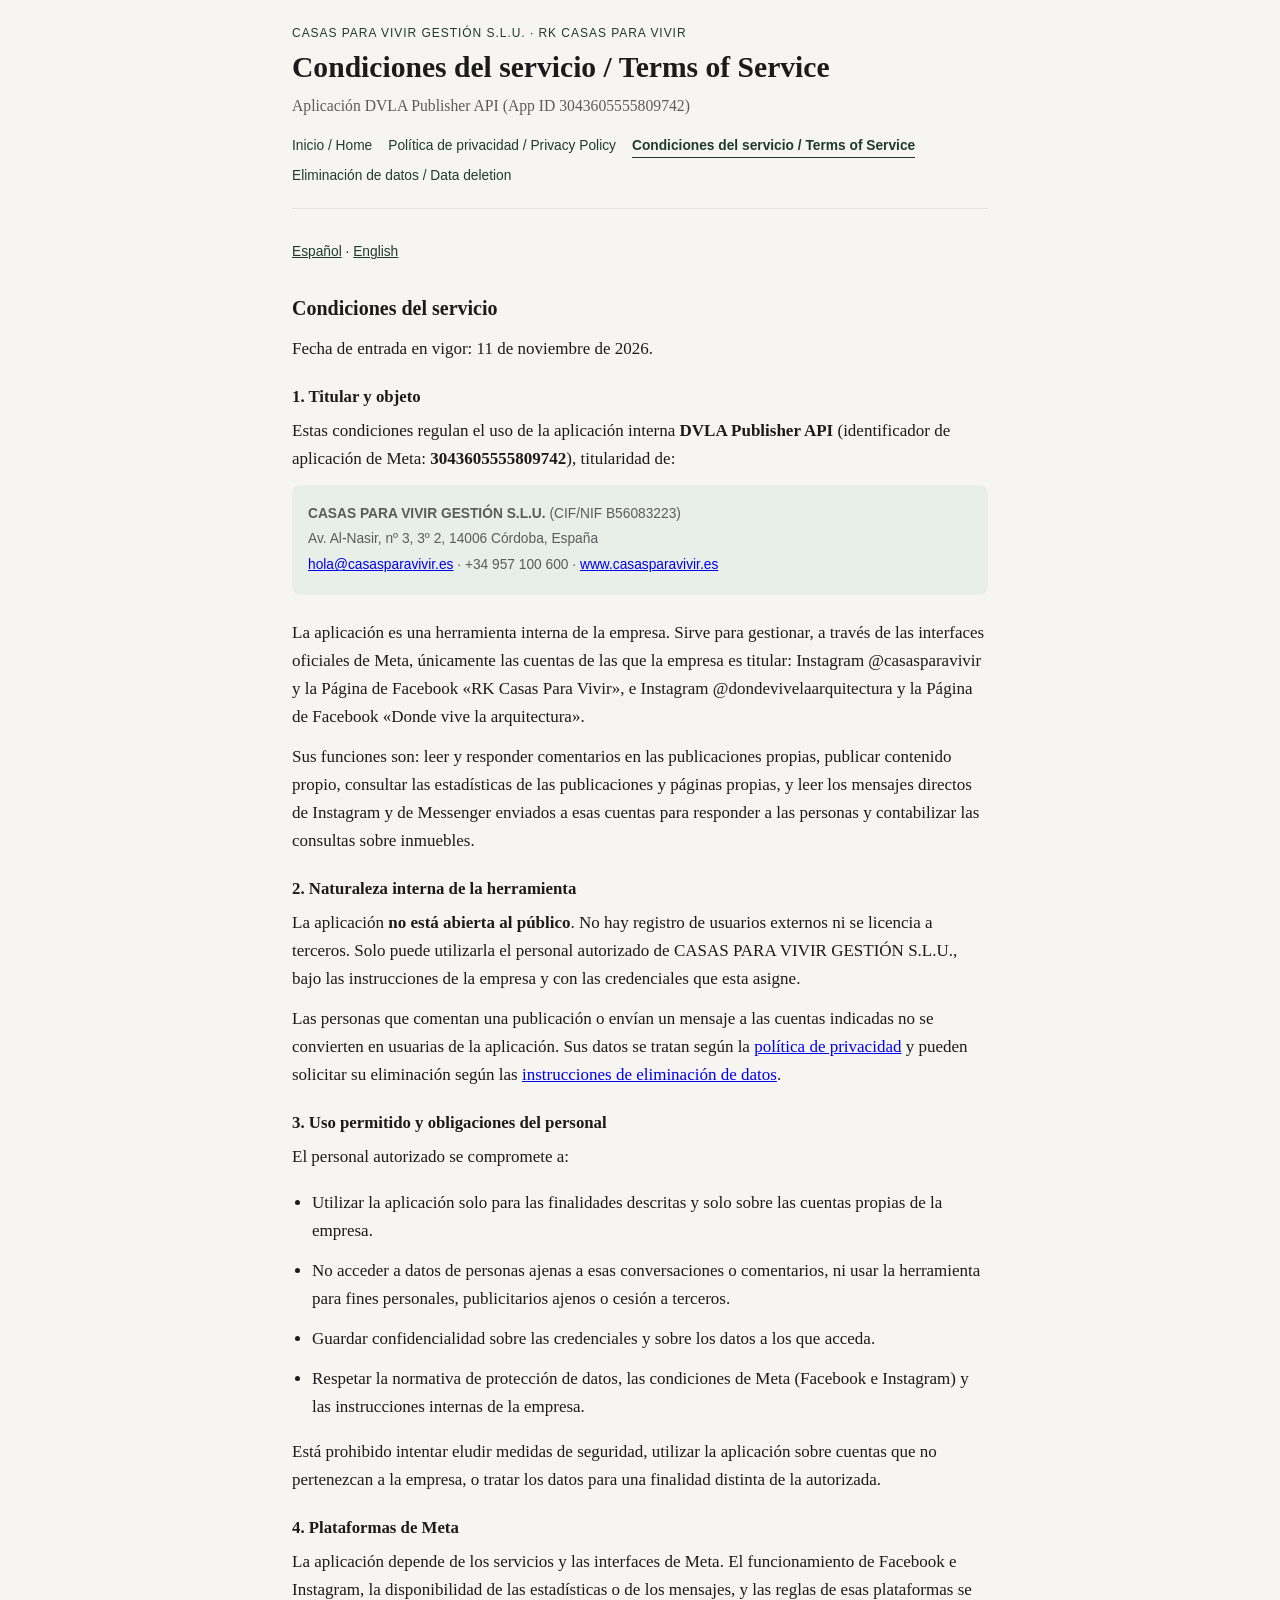
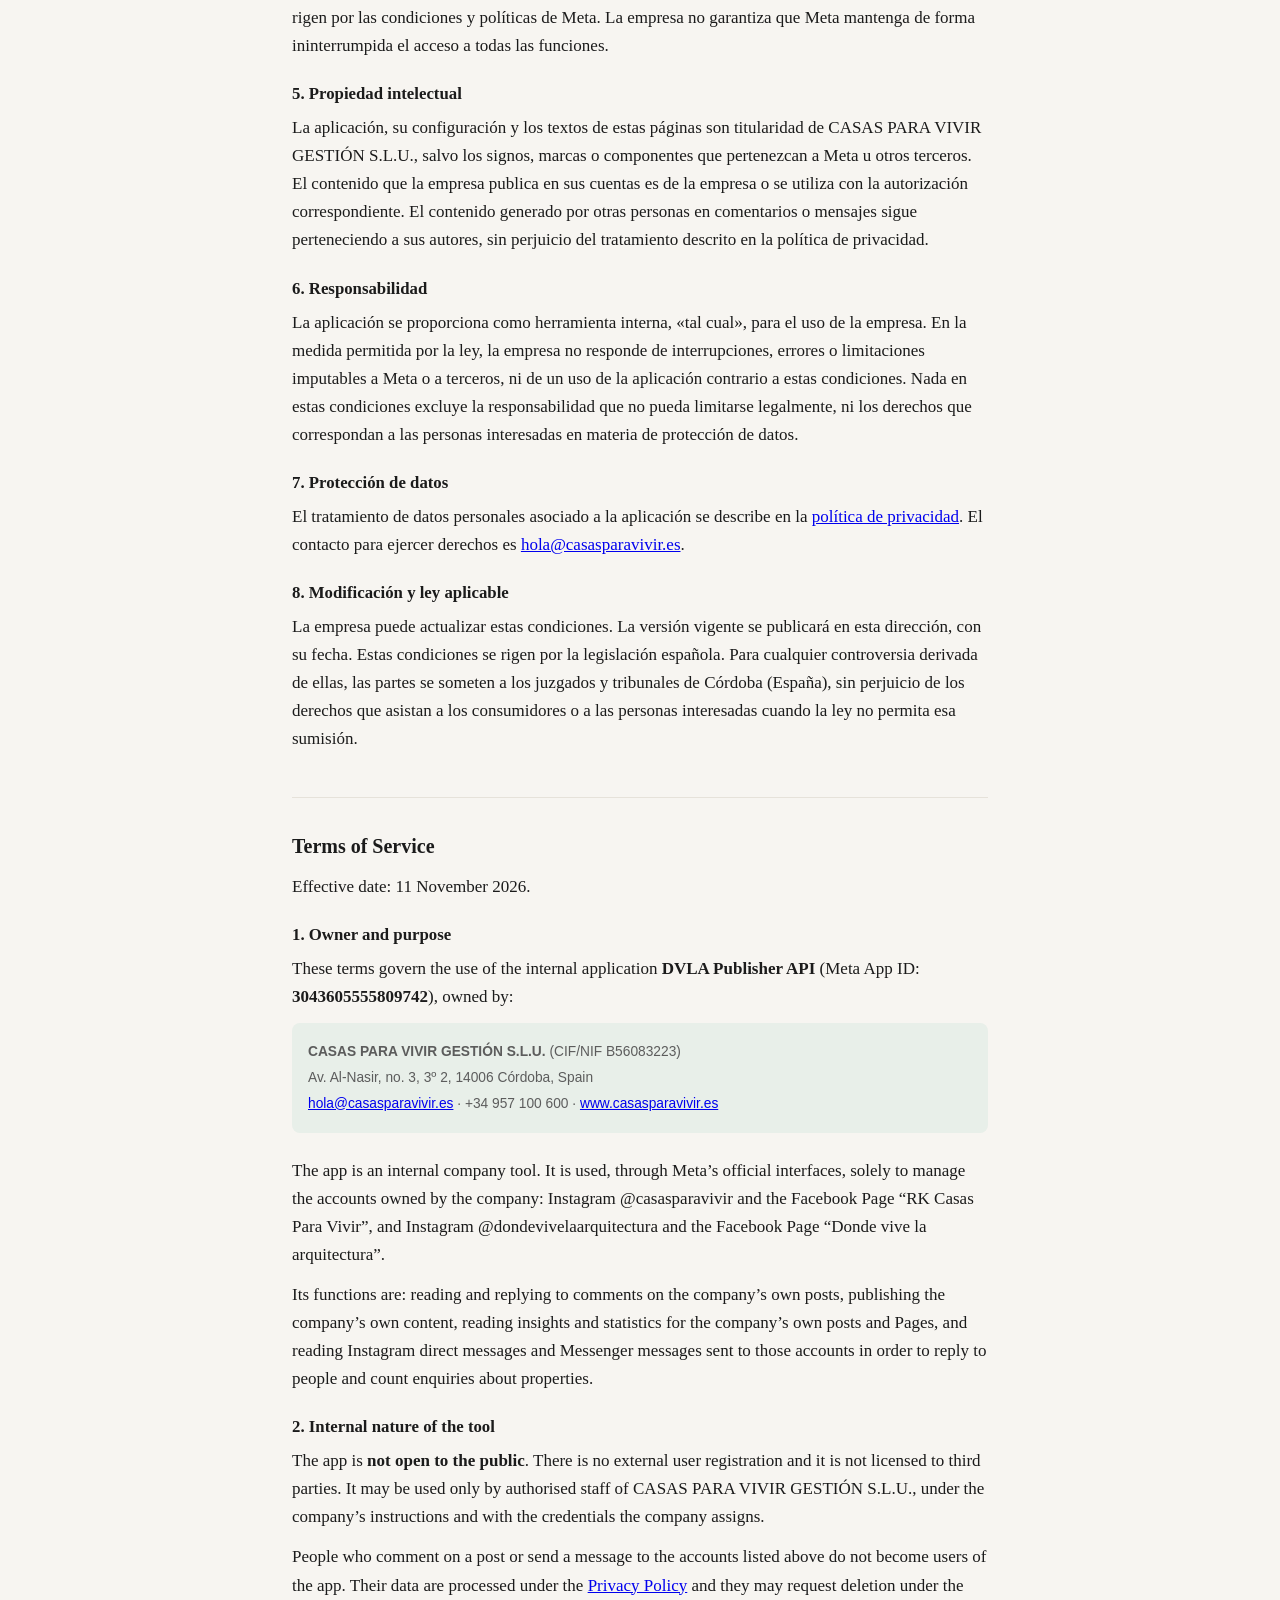
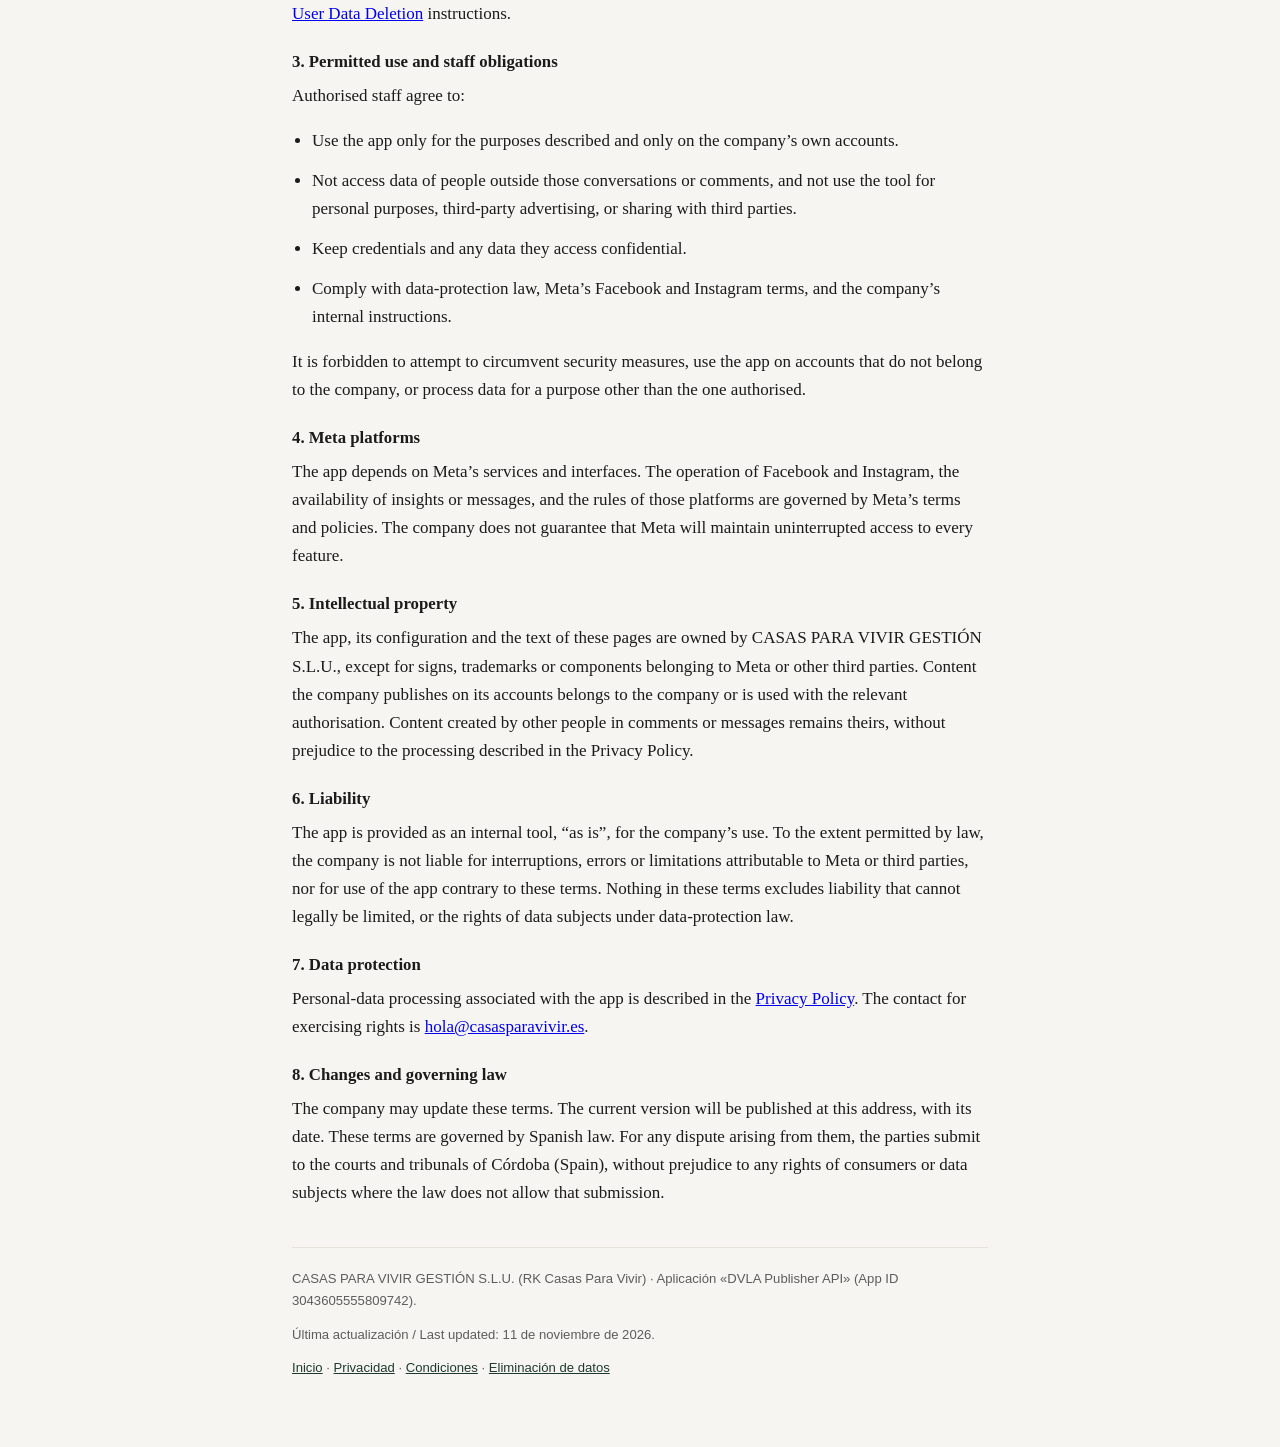
==== condiciones.html @ bdd0437a "Add legal pages for DVLA Publisher API (privacy, terms, data deletion)" ====
<!DOCTYPE html>
<html lang="es">
<head>
  <meta charset="utf-8">
  <meta name="viewport" content="width=device-width, initial-scale=1">
  <title>Condiciones del servicio — DVLA Publisher API | CASAS PARA VIVIR GESTIÓN S.L.U.</title>
  <meta name="description" content="Condiciones del servicio de la aplicación interna DVLA Publisher API de CASAS PARA VIVIR GESTIÓN S.L.U.">
  <meta name="robots" content="index,follow">
  <link rel="stylesheet" href="styles.css">
</head>
<body>
  <div class="wrap">
    <header>
      <p class="brand">CASAS PARA VIVIR GESTIÓN S.L.U. · RK Casas Para Vivir</p>
      <h1>Condiciones del servicio / Terms of Service</h1>
      <p class="subtitle">Aplicación DVLA Publisher API (App ID 3043605555809742)</p>
    <nav>
      <a href="index.html">Inicio / Home</a>
      <a href="privacidad.html">Política de privacidad / Privacy Policy</a>
      <a href="condiciones.html" aria-current="page">Condiciones del servicio / Terms of Service</a>
      <a href="eliminacion-datos.html">Eliminación de datos / Data deletion</a>
    </nav>
    </header>

    <p class="lang"><a href="#es">Español</a> · <a href="#en">English</a></p>

    <section id="es">
      <h2>Condiciones del servicio</h2>
      <p>Fecha de entrada en vigor: 11 de noviembre de 2026.</p>

      <h3>1. Titular y objeto</h3>
      <p>Estas condiciones regulan el uso de la aplicación interna <strong>DVLA Publisher API</strong> (identificador de aplicación de Meta: <strong>3043605555809742</strong>), titularidad de:</p>
      <div class="meta">
        <p><strong>CASAS PARA VIVIR GESTIÓN S.L.U.</strong> (CIF/NIF B56083223)</p>
        <p>Av. Al-Nasir, nº 3, 3º 2, 14006 Córdoba, España</p>
        <p><a href="mailto:hola@casasparavivir.es">hola@casasparavivir.es</a> · +34 957 100 600 · <a href="https://www.casasparavivir.es">www.casasparavivir.es</a></p>
      </div>
      <p>La aplicación es una herramienta interna de la empresa. Sirve para gestionar, a través de las interfaces oficiales de Meta, únicamente las cuentas de las que la empresa es titular: Instagram @casasparavivir y la Página de Facebook «RK Casas Para Vivir», e Instagram @dondevivelaarquitectura y la Página de Facebook «Donde vive la arquitectura».</p>
      <p>Sus funciones son: leer y responder comentarios en las publicaciones propias, publicar contenido propio, consultar las estadísticas de las publicaciones y páginas propias, y leer los mensajes directos de Instagram y de Messenger enviados a esas cuentas para responder a las personas y contabilizar las consultas sobre inmuebles.</p>

      <h3>2. Naturaleza interna de la herramienta</h3>
      <p>La aplicación <strong>no está abierta al público</strong>. No hay registro de usuarios externos ni se licencia a terceros. Solo puede utilizarla el personal autorizado de CASAS PARA VIVIR GESTIÓN S.L.U., bajo las instrucciones de la empresa y con las credenciales que esta asigne.</p>
      <p>Las personas que comentan una publicación o envían un mensaje a las cuentas indicadas no se convierten en usuarias de la aplicación. Sus datos se tratan según la <a href="privacidad.html">política de privacidad</a> y pueden solicitar su eliminación según las <a href="eliminacion-datos.html">instrucciones de eliminación de datos</a>.</p>

      <h3>3. Uso permitido y obligaciones del personal</h3>
      <p>El personal autorizado se compromete a:</p>
      <ul>
        <li>Utilizar la aplicación solo para las finalidades descritas y solo sobre las cuentas propias de la empresa.</li>
        <li>No acceder a datos de personas ajenas a esas conversaciones o comentarios, ni usar la herramienta para fines personales, publicitarios ajenos o cesión a terceros.</li>
        <li>Guardar confidencialidad sobre las credenciales y sobre los datos a los que acceda.</li>
        <li>Respetar la normativa de protección de datos, las condiciones de Meta (Facebook e Instagram) y las instrucciones internas de la empresa.</li>
      </ul>
      <p>Está prohibido intentar eludir medidas de seguridad, utilizar la aplicación sobre cuentas que no pertenezcan a la empresa, o tratar los datos para una finalidad distinta de la autorizada.</p>

      <h3>4. Plataformas de Meta</h3>
      <p>La aplicación depende de los servicios y las interfaces de Meta. El funcionamiento de Facebook e Instagram, la disponibilidad de las estadísticas o de los mensajes, y las reglas de esas plataformas se rigen por las condiciones y políticas de Meta. La empresa no garantiza que Meta mantenga de forma ininterrumpida el acceso a todas las funciones.</p>

      <h3>5. Propiedad intelectual</h3>
      <p>La aplicación, su configuración y los textos de estas páginas son titularidad de CASAS PARA VIVIR GESTIÓN S.L.U., salvo los signos, marcas o componentes que pertenezcan a Meta u otros terceros. El contenido que la empresa publica en sus cuentas es de la empresa o se utiliza con la autorización correspondiente. El contenido generado por otras personas en comentarios o mensajes sigue perteneciendo a sus autores, sin perjuicio del tratamiento descrito en la política de privacidad.</p>

      <h3>6. Responsabilidad</h3>
      <p>La aplicación se proporciona como herramienta interna, «tal cual», para el uso de la empresa. En la medida permitida por la ley, la empresa no responde de interrupciones, errores o limitaciones imputables a Meta o a terceros, ni de un uso de la aplicación contrario a estas condiciones. Nada en estas condiciones excluye la responsabilidad que no pueda limitarse legalmente, ni los derechos que correspondan a las personas interesadas en materia de protección de datos.</p>

      <h3>7. Protección de datos</h3>
      <p>El tratamiento de datos personales asociado a la aplicación se describe en la <a href="privacidad.html">política de privacidad</a>. El contacto para ejercer derechos es <a href="mailto:hola@casasparavivir.es">hola@casasparavivir.es</a>.</p>

      <h3>8. Modificación y ley aplicable</h3>
      <p>La empresa puede actualizar estas condiciones. La versión vigente se publicará en esta dirección, con su fecha. Estas condiciones se rigen por la legislación española. Para cualquier controversia derivada de ellas, las partes se someten a los juzgados y tribunales de Córdoba (España), sin perjuicio de los derechos que asistan a los consumidores o a las personas interesadas cuando la ley no permita esa sumisión.</p>
    </section>

    <hr class="lang-break">

    <section id="en">
      <h2>Terms of Service</h2>
      <p>Effective date: 11 November 2026.</p>

      <h3>1. Owner and purpose</h3>
      <p>These terms govern the use of the internal application <strong>DVLA Publisher API</strong> (Meta App ID: <strong>3043605555809742</strong>), owned by:</p>
      <div class="meta">
        <p><strong>CASAS PARA VIVIR GESTIÓN S.L.U.</strong> (CIF/NIF B56083223)</p>
        <p>Av. Al-Nasir, no. 3, 3º 2, 14006 Córdoba, Spain</p>
        <p><a href="mailto:hola@casasparavivir.es">hola@casasparavivir.es</a> · +34 957 100 600 · <a href="https://www.casasparavivir.es">www.casasparavivir.es</a></p>
      </div>
      <p>The app is an internal company tool. It is used, through Meta’s official interfaces, solely to manage the accounts owned by the company: Instagram @casasparavivir and the Facebook Page “RK Casas Para Vivir”, and Instagram @dondevivelaarquitectura and the Facebook Page “Donde vive la arquitectura”.</p>
      <p>Its functions are: reading and replying to comments on the company’s own posts, publishing the company’s own content, reading insights and statistics for the company’s own posts and Pages, and reading Instagram direct messages and Messenger messages sent to those accounts in order to reply to people and count enquiries about properties.</p>

      <h3>2. Internal nature of the tool</h3>
      <p>The app is <strong>not open to the public</strong>. There is no external user registration and it is not licensed to third parties. It may be used only by authorised staff of CASAS PARA VIVIR GESTIÓN S.L.U., under the company’s instructions and with the credentials the company assigns.</p>
      <p>People who comment on a post or send a message to the accounts listed above do not become users of the app. Their data are processed under the <a href="privacidad.html#en">Privacy Policy</a> and they may request deletion under the <a href="eliminacion-datos.html#en">User Data Deletion</a> instructions.</p>

      <h3>3. Permitted use and staff obligations</h3>
      <p>Authorised staff agree to:</p>
      <ul>
        <li>Use the app only for the purposes described and only on the company’s own accounts.</li>
        <li>Not access data of people outside those conversations or comments, and not use the tool for personal purposes, third-party advertising, or sharing with third parties.</li>
        <li>Keep credentials and any data they access confidential.</li>
        <li>Comply with data-protection law, Meta’s Facebook and Instagram terms, and the company’s internal instructions.</li>
      </ul>
      <p>It is forbidden to attempt to circumvent security measures, use the app on accounts that do not belong to the company, or process data for a purpose other than the one authorised.</p>

      <h3>4. Meta platforms</h3>
      <p>The app depends on Meta’s services and interfaces. The operation of Facebook and Instagram, the availability of insights or messages, and the rules of those platforms are governed by Meta’s terms and policies. The company does not guarantee that Meta will maintain uninterrupted access to every feature.</p>

      <h3>5. Intellectual property</h3>
      <p>The app, its configuration and the text of these pages are owned by CASAS PARA VIVIR GESTIÓN S.L.U., except for signs, trademarks or components belonging to Meta or other third parties. Content the company publishes on its accounts belongs to the company or is used with the relevant authorisation. Content created by other people in comments or messages remains theirs, without prejudice to the processing described in the Privacy Policy.</p>

      <h3>6. Liability</h3>
      <p>The app is provided as an internal tool, “as is”, for the company’s use. To the extent permitted by law, the company is not liable for interruptions, errors or limitations attributable to Meta or third parties, nor for use of the app contrary to these terms. Nothing in these terms excludes liability that cannot legally be limited, or the rights of data subjects under data-protection law.</p>

      <h3>7. Data protection</h3>
      <p>Personal-data processing associated with the app is described in the <a href="privacidad.html#en">Privacy Policy</a>. The contact for exercising rights is <a href="mailto:hola@casasparavivir.es">hola@casasparavivir.es</a>.</p>

      <h3>8. Changes and governing law</h3>
      <p>The company may update these terms. The current version will be published at this address, with its date. These terms are governed by Spanish law. For any dispute arising from them, the parties submit to the courts and tribunals of Córdoba (Spain), without prejudice to any rights of consumers or data subjects where the law does not allow that submission.</p>
    </section>
    <footer>
      <p>CASAS PARA VIVIR GESTIÓN S.L.U. (RK Casas Para Vivir) · Aplicación «DVLA Publisher API» (App ID 3043605555809742).</p>
      <p>Última actualización / Last updated: 11 de noviembre de 2026.</p>
      <p>
        <a href="index.html">Inicio</a> ·
        <a href="privacidad.html">Privacidad</a> ·
        <a href="condiciones.html">Condiciones</a> ·
        <a href="eliminacion-datos.html">Eliminación de datos</a>
      </p>
    </footer>
  </div>
</body>
</html>
---- styles.css ----
:root {
  --ink: #1b1b1b;
  --muted: #5c5c5c;
  --line: #e6e2da;
  --bg: #f7f5f1;
  --card: #ffffff;
  --accent: #1e3a2f;
  --accent-soft: #e8efe9;
  --max: 46rem;
}

* { box-sizing: border-box; }

html { scroll-behavior: smooth; }

body {
  margin: 0;
  font-family: "Source Serif 4", "Georgia", "Times New Roman", serif;
  font-size: 1.0625rem;
  line-height: 1.65;
  color: var(--ink);
  background: var(--bg);
}

.wrap {
  max-width: var(--max);
  margin: 0 auto;
  padding: 1.5rem 1.25rem 3.5rem;
}

header {
  border-bottom: 1px solid var(--line);
  padding-bottom: 1.25rem;
  margin-bottom: 2rem;
}

.brand {
  font-family: "Helvetica Neue", Helvetica, Arial, sans-serif;
  font-size: 0.75rem;
  letter-spacing: 0.08em;
  text-transform: uppercase;
  color: var(--accent);
  margin: 0 0 0.35rem;
}

h1 {
  font-size: 1.85rem;
  line-height: 1.25;
  margin: 0 0 0.4rem;
  font-weight: 650;
}

.subtitle {
  margin: 0;
  color: var(--muted);
  font-size: 0.98rem;
}

nav {
  margin-top: 1rem;
  font-family: "Helvetica Neue", Helvetica, Arial, sans-serif;
  font-size: 0.86rem;
  display: flex;
  flex-wrap: wrap;
  gap: 0.4rem 1rem;
}

nav a {
  color: var(--accent);
  text-decoration: none;
  border-bottom: 1px solid transparent;
}

nav a:hover { border-bottom-color: var(--accent); }

nav a[aria-current="page"] {
  font-weight: 600;
  border-bottom-color: var(--accent);
}

.lang {
  margin: 0 0 1.5rem;
  font-family: "Helvetica Neue", Helvetica, Arial, sans-serif;
  font-size: 0.86rem;
}

.lang a { color: var(--accent); }

section { margin-bottom: 2rem; }

h2 {
  font-size: 1.25rem;
  margin: 1.75rem 0 0.6rem;
}

h3 {
  font-size: 1.05rem;
  margin: 1.25rem 0 0.4rem;
}

p, li { margin: 0 0 0.75rem; }

ul, ol { padding-left: 1.25rem; }

.meta {
  font-family: "Helvetica Neue", Helvetica, Arial, sans-serif;
  font-size: 0.86rem;
  color: var(--muted);
  background: var(--accent-soft);
  border-radius: 8px;
  padding: 0.9rem 1rem;
  margin: 0 0 1.5rem;
}

.meta p { margin: 0.2rem 0; }

hr.lang-break {
  border: 0;
  border-top: 1px solid var(--line);
  margin: 2.75rem 0 2rem;
}

footer {
  border-top: 1px solid var(--line);
  margin-top: 2.5rem;
  padding-top: 1.25rem;
  font-family: "Helvetica Neue", Helvetica, Arial, sans-serif;
  font-size: 0.82rem;
  color: var(--muted);
}

footer a { color: var(--accent); }

.cards {
  display: grid;
  gap: 0.85rem;
  margin: 1.25rem 0 2rem;
}

.card {
  background: var(--card);
  border: 1px solid var(--line);
  border-radius: 10px;
  padding: 1rem 1.1rem;
  text-decoration: none;
  color: inherit;
  display: block;
}

.card:hover { border-color: var(--accent); }

.card h2 {
  font-family: "Helvetica Neue", Helvetica, Arial, sans-serif;
  font-size: 1rem;
  margin: 0 0 0.3rem;
  color: var(--accent);
}

.card p { margin: 0; color: var(--muted); font-size: 0.95rem; }

address { font-style: normal; }

@media (max-width: 640px) {
  body { font-size: 1rem; }
  h1 { font-size: 1.55rem; }
  .wrap { padding: 1.15rem 1rem 2.5rem; }
}
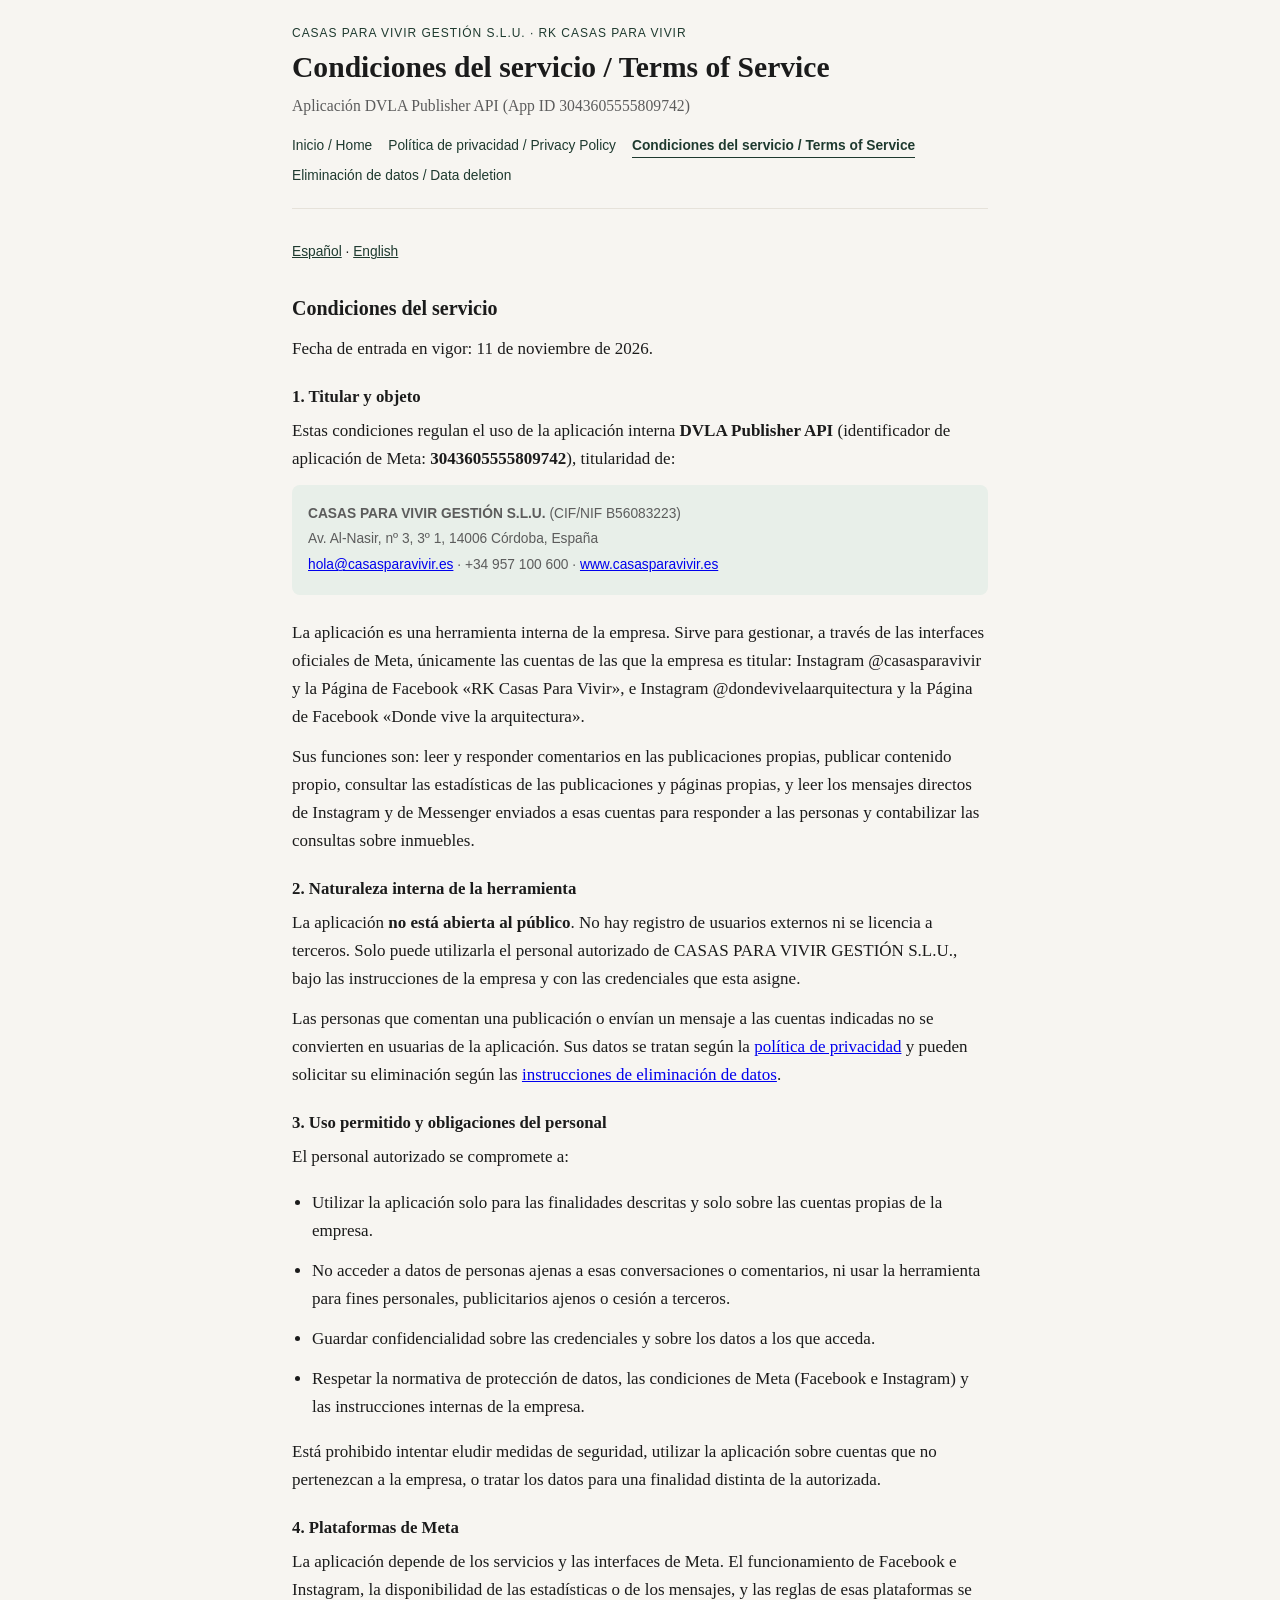
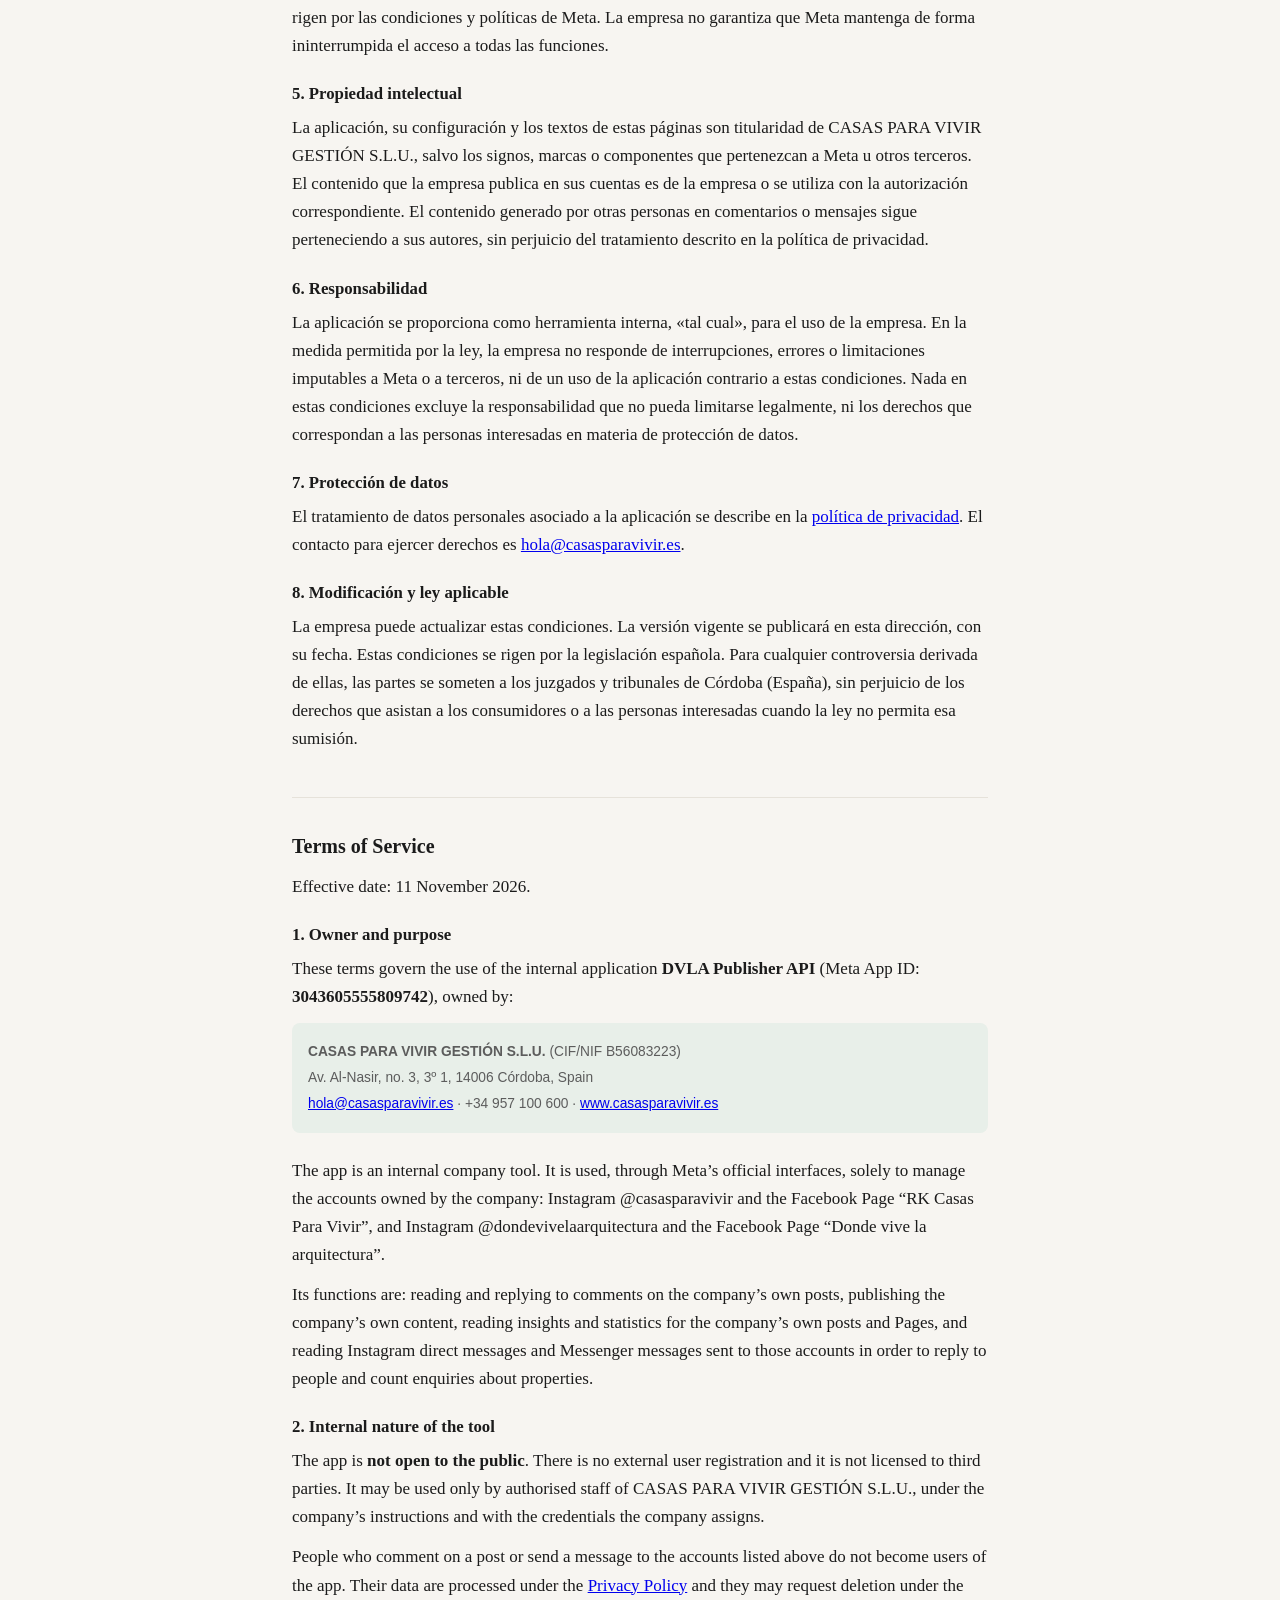
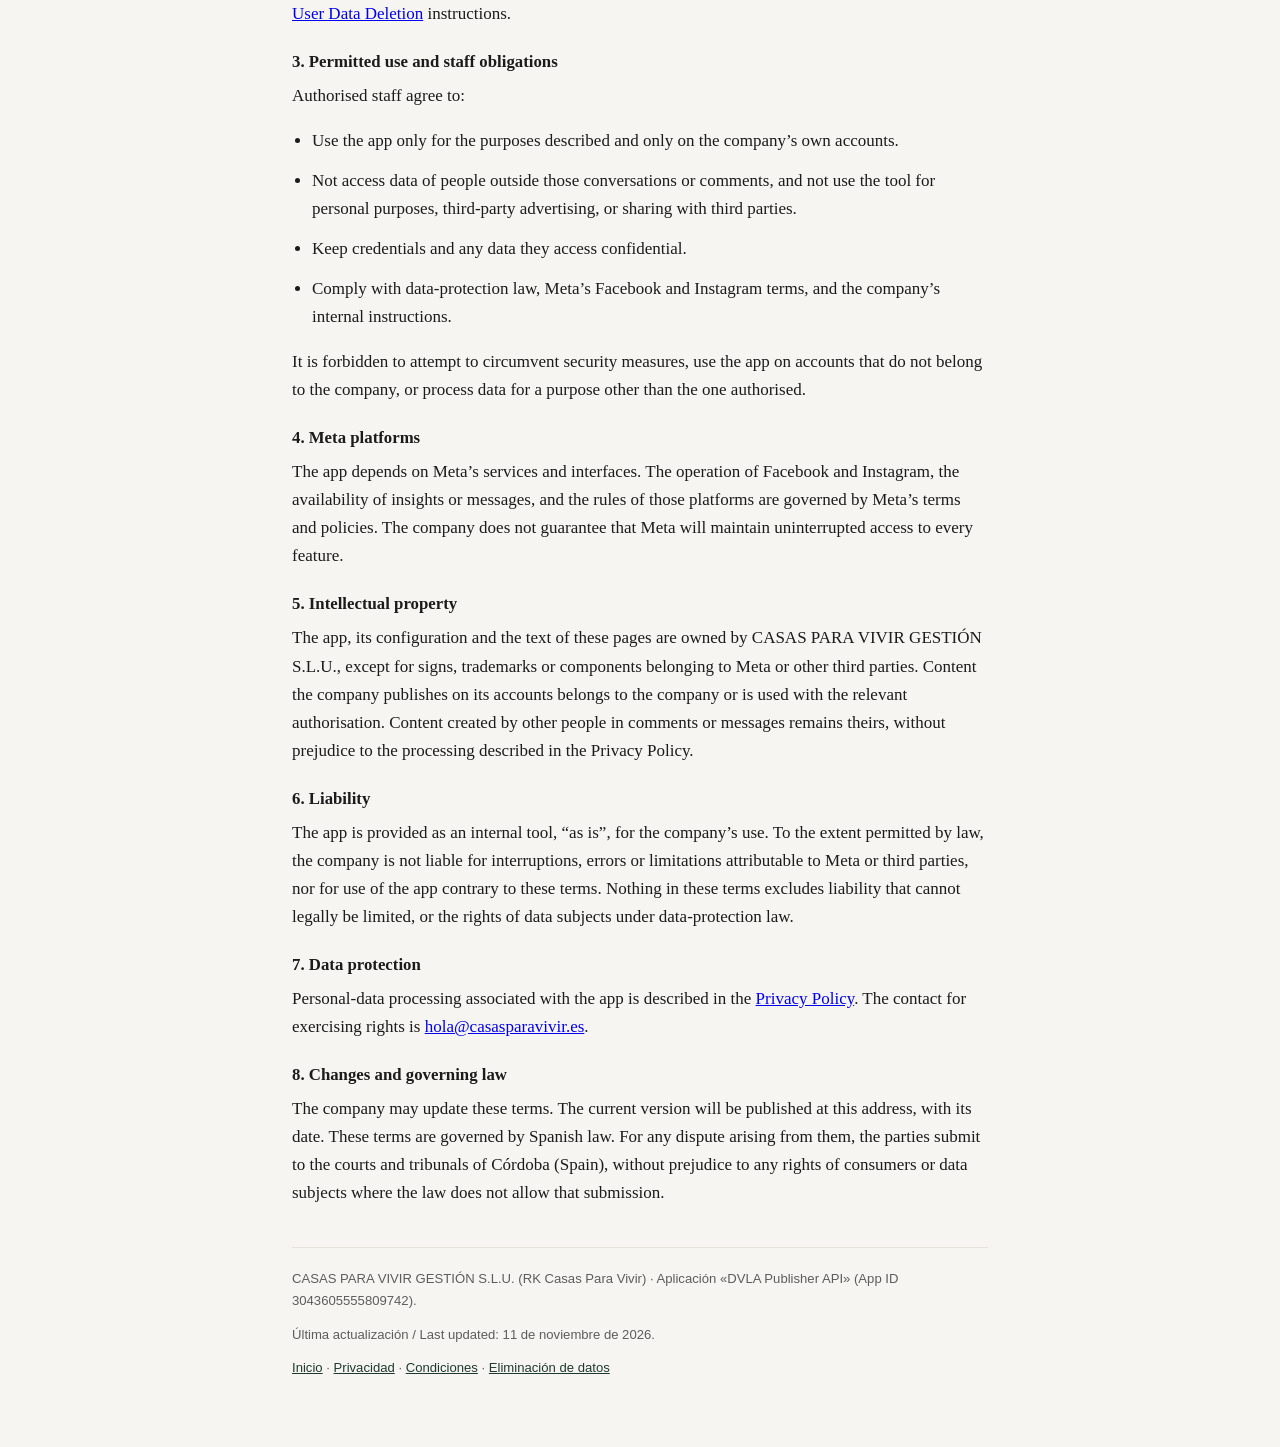
==== commit 42036240: "Domicilio: 3º 1" ====
--- a/condiciones.html
+++ b/condiciones.html
@@ -32,7 +32,7 @@
       <p>Estas condiciones regulan el uso de la aplicación interna <strong>DVLA Publisher API</strong> (identificador de aplicación de Meta: <strong>3043605555809742</strong>), titularidad de:</p>
       <div class="meta">
         <p><strong>CASAS PARA VIVIR GESTIÓN S.L.U.</strong> (CIF/NIF B56083223)</p>
-        <p>Av. Al-Nasir, nº 3, 3º 2, 14006 Córdoba, España</p>
+        <p>Av. Al-Nasir, nº 3, 3º 1, 14006 Córdoba, España</p>
         <p><a href="mailto:hola@casasparavivir.es">hola@casasparavivir.es</a> · +34 957 100 600 · <a href="https://www.casasparavivir.es">www.casasparavivir.es</a></p>
       </div>
       <p>La aplicación es una herramienta interna de la empresa. Sirve para gestionar, a través de las interfaces oficiales de Meta, únicamente las cuentas de las que la empresa es titular: Instagram @casasparavivir y la Página de Facebook «RK Casas Para Vivir», e Instagram @dondevivelaarquitectura y la Página de Facebook «Donde vive la arquitectura».</p>
@@ -78,7 +78,7 @@
       <p>These terms govern the use of the internal application <strong>DVLA Publisher API</strong> (Meta App ID: <strong>3043605555809742</strong>), owned by:</p>
       <div class="meta">
         <p><strong>CASAS PARA VIVIR GESTIÓN S.L.U.</strong> (CIF/NIF B56083223)</p>
-        <p>Av. Al-Nasir, no. 3, 3º 2, 14006 Córdoba, Spain</p>
+        <p>Av. Al-Nasir, no. 3, 3º 1, 14006 Córdoba, Spain</p>
         <p><a href="mailto:hola@casasparavivir.es">hola@casasparavivir.es</a> · +34 957 100 600 · <a href="https://www.casasparavivir.es">www.casasparavivir.es</a></p>
       </div>
       <p>The app is an internal company tool. It is used, through Meta’s official interfaces, solely to manage the accounts owned by the company: Instagram @casasparavivir and the Facebook Page “RK Casas Para Vivir”, and Instagram @dondevivelaarquitectura and the Facebook Page “Donde vive la arquitectura”.</p>
